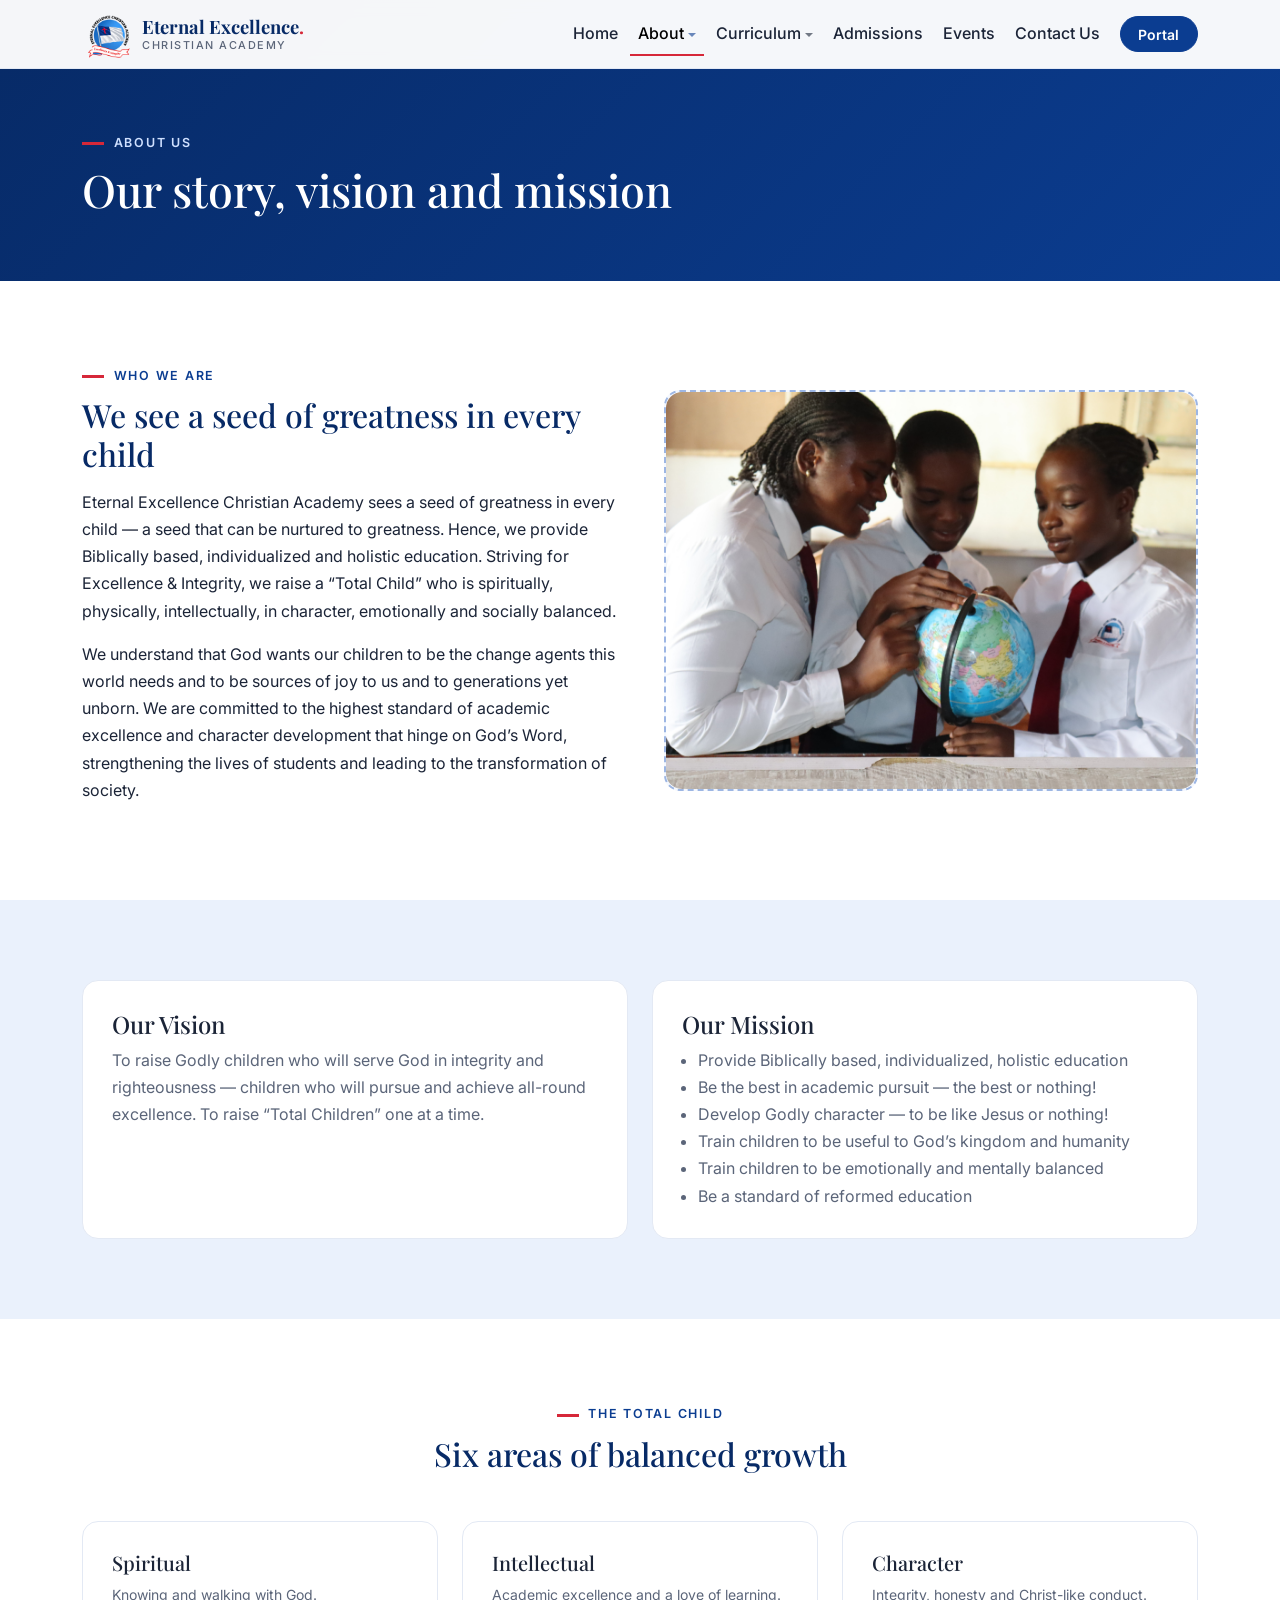
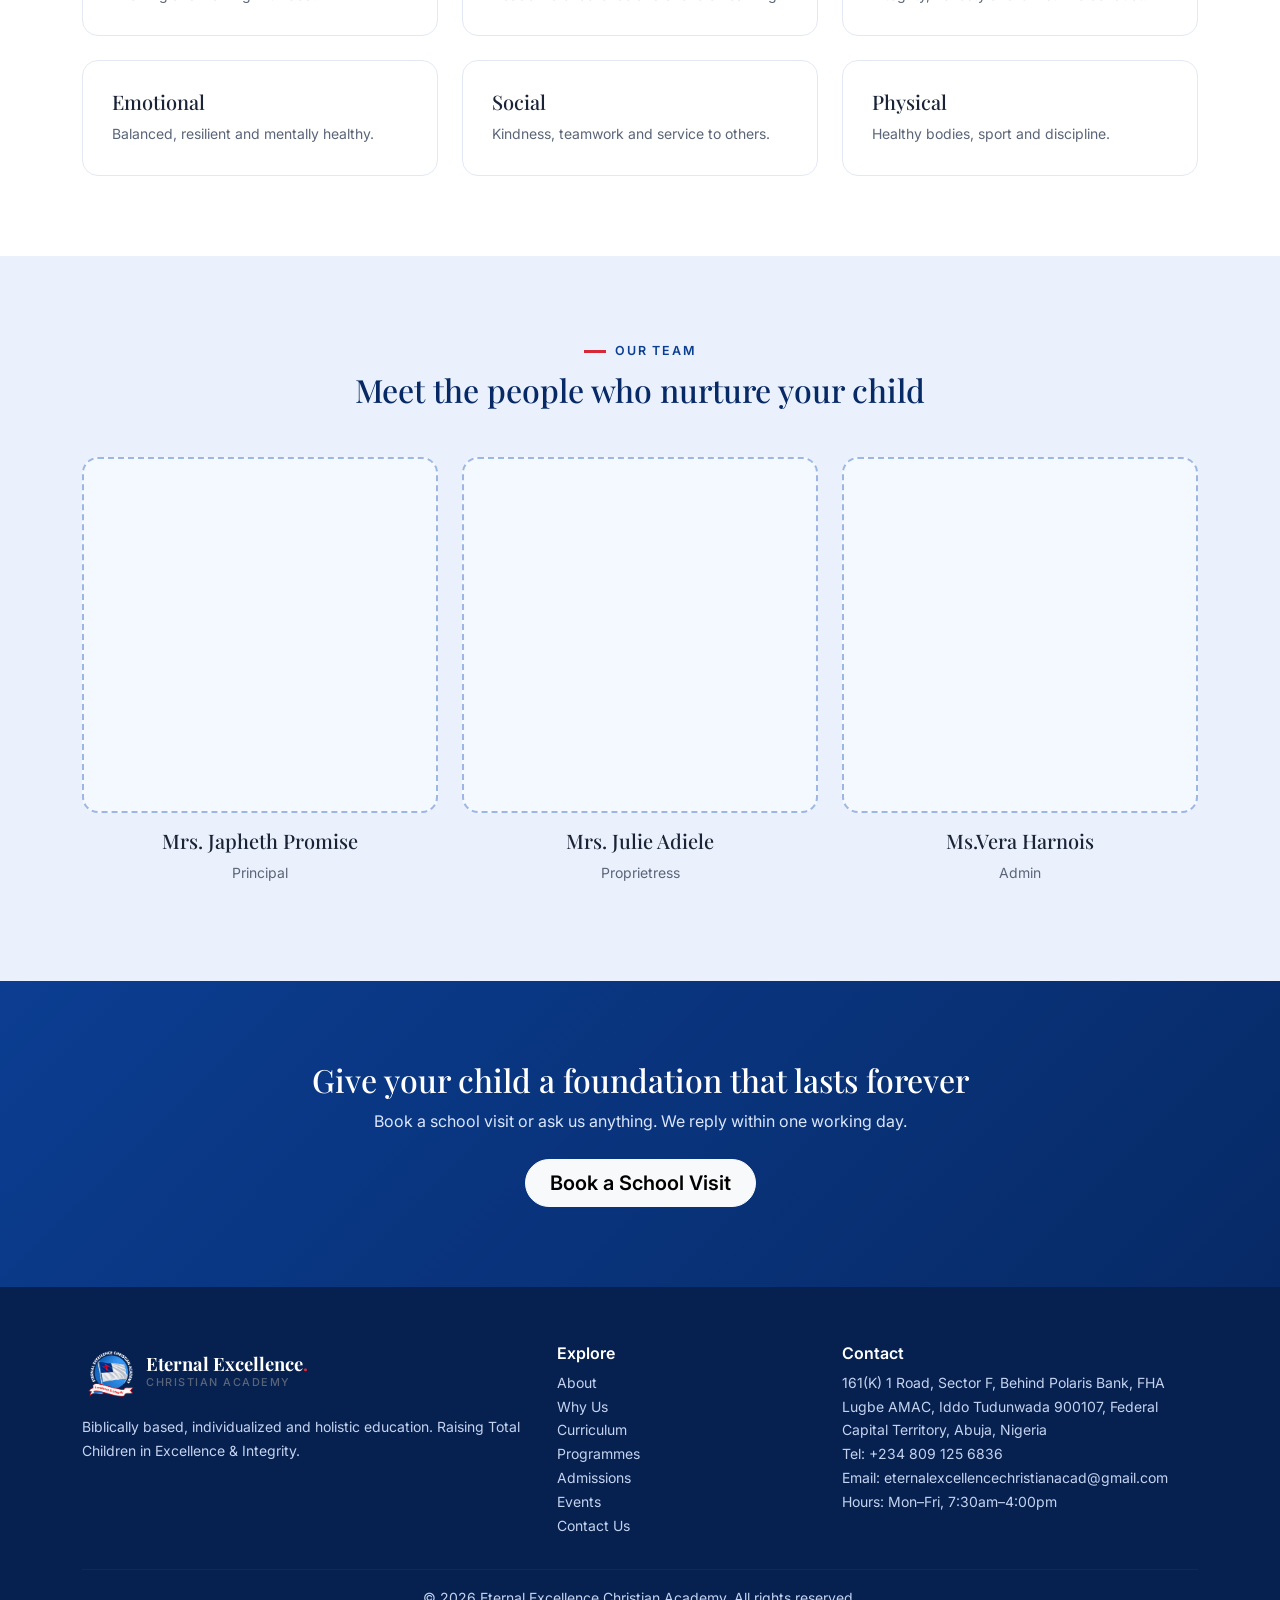
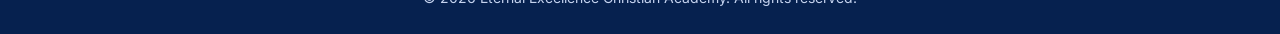
==== about.html @ ea1a1362 "Save local files after shutdown" ====
<!DOCTYPE html>
<html lang="en">

<head>
  <meta charset="utf-8">
  <meta name="viewport" content="width=device-width, initial-scale=1">
  <title>About Us | Eternal Excellence Christian Academy</title>
  <meta name="description"
    content="Learn about the vision, mission and Biblically based approach of Eternal Excellence Christian Academy.">
  <meta name="theme-color" content="#0B3D91">
  <meta property="og:title" content="About Us | Eternal Excellence Christian Academy">
  <meta property="og:description"
    content="Learn about the vision, mission and Biblically based approach of Eternal Excellence Christian Academy.">
  <meta property="og:type" content="website">
  <link rel="icon" href="images/favicon.png">
  <link rel="apple-touch-icon" href="images/favicon.png">
  <link rel="preconnect" href="https://fonts.googleapis.com">
  <link rel="preconnect" href="https://fonts.gstatic.com" crossorigin>
  <link
    href="https://fonts.googleapis.com/css2?family=Playfair+Display:wght@600;700&family=Inter:wght@400;500;600&display=swap"
    rel="stylesheet">
  <link href="https://cdn.jsdelivr.net/npm/bootstrap@5.3.3/dist/css/bootstrap.min.css" rel="stylesheet">
  <link href="css/style.css" rel="stylesheet">
</head>

<body>
  <a class="skip" href="#main">Skip to content</a>
  <nav class="navbar navbar-expand-lg fixed-top" aria-label="Main navigation">
    <div class="container">
      <a class="brand d-flex align-items-center gap-2" href="index.html">
        <!-- LOGO: to swap in a new logo later, replace images/logo.png with your new file (same name), or
   change the src below to point to a different file. Keep a transparent background (PNG) for best results. -->
        <img src="images/logo.png" alt="Eternal Excellence Christian Academy logo" height="52">
        <span class="d-none d-sm-inline">Eternal Excellence<i>.</i><small>Christian Academy</small></span>
      </a>
      <button class="navbar-toggler" type="button" data-bs-toggle="collapse" data-bs-target="#nav" aria-controls="nav"
        aria-expanded="false" aria-label="Toggle navigation"><span class="navbar-toggler-icon"></span></button>
      <div class="collapse navbar-collapse" id="nav">
        <ul class="navbar-nav ms-auto align-items-lg-center gap-lg-1">
          <li class="nav-item"><a class="nav-link" href="index.html">Home</a></li>
          <li class="nav-item dropdown"><a class="nav-link dropdown-toggle active" href="#" role="button"
              data-bs-toggle="dropdown" aria-expanded="false">About</a>
            <ul class="dropdown-menu">
              <li><a class="dropdown-item active" href="about.html" aria-current="page">About Us</a></li>
              <li><a class="dropdown-item" href="why-us.html">Why Us</a></li>
            </ul>
          </li>
          <li class="nav-item dropdown"><a class="nav-link dropdown-toggle" href="#" role="button"
              data-bs-toggle="dropdown" aria-expanded="false">Curriculum</a>
            <ul class="dropdown-menu">
              <li><a class="dropdown-item" href="curriculum.html">Curriculum</a></li>
              <li><a class="dropdown-item" href="programmes.html">Programmes</a></li>
            </ul>
          </li>
          <li class="nav-item"><a class="nav-link" href="admissions.html">Admissions</a></li>
          <li class="nav-item"><a class="nav-link" href="events.html">Events</a></li>
          <li class="nav-item"><a class="nav-link" href="contact.html">Contact Us</a></li>
          <!-- PORTAL: once portal.eeca.sch.ng is online this link will work immediately; nothing to change here. -->
          <li class="nav-item ms-lg-2"><a class="btn btn-primary btn-sm" href="https://portal.eeca.sch.ng/"
              target="_blank" rel="noopener">Portal</a></li>
        </ul>
      </div>
    </div>
  </nav>
  <header class="page-hero">
    <div class="container">
      <span class="eyebrow">About Us</span>
      <h1 class="mt-2">Our story, vision and mission</h1>
    </div>
  </header>
  <main id="main">
    <section class="">
      <div class="container">
        <div class="row g-5 align-items-center">
          <div class="col-lg-6"><span class="eyebrow">Who We Are</span>
            <h2 class="mt-2 mb-3">We see a seed of greatness in every child</h2>
            <p>Eternal Excellence Christian Academy sees a seed of greatness in every child &mdash; a seed that can be
              nurtured to greatness. Hence, we provide Biblically based, individualized and holistic education. Striving
              for Excellence &amp; Integrity, we raise a &ldquo;Total Child&rdquo; who is spiritually, physically,
              intellectually, in character, emotionally and socially balanced.</p>
            <p>We understand that God wants our children to be the change agents this world needs and to be sources of
              joy to us and to generations yet unborn. We are committed to the highest standard of academic excellence
              and character development that hinge on God&rsquo;s Word, strengthening the lives of students and leading
              to the transformation of society.</p>
          </div>
          <div class="col-lg-6">
            <div class="img-slot ratio ratio-4x3">
              <img src="images/about.jpg" alt="The Eternal Excellence Christian Academy school building"
                class="w-100 h-100 object-fit-cover" loading="lazy">
            </div>
          </div>
        </div>
      </div>
    </section>
    <section class="bg-soft">
      <div class="container">
        <div class="row g-4">
          <div class="col-md-6">
            <div class="card-x">
              <h2 class="h4">Our Vision</h2>
              <p class="text-muted mb-0">To raise Godly children who will serve God in integrity and righteousness
                &mdash; children who will pursue and achieve all-round excellence. To raise &ldquo;Total Children&rdquo;
                one at a time.</p>
            </div>
          </div>
          <div class="col-md-6">
            <div class="card-x">
              <h2 class="h4">Our Mission</h2>
              <ul class="text-muted ps-3 mb-0">
                <li>Provide Biblically based, individualized, holistic education</li>
                <li>Be the best in academic pursuit &mdash; the best or nothing!</li>
                <li>Develop Godly character &mdash; to be like Jesus or nothing!</li>
                <li>Train children to be useful to God&rsquo;s kingdom and humanity</li>
                <li>Train children to be emotionally and mentally balanced</li>
                <li>Be a standard of reformed education</li>
              </ul>
            </div>
          </div>
        </div>
      </div>
    </section>
    <section class="">
      <div class="container">
        <div class="text-center mx-auto mb-5" style="max-width:640px"><span class="eyebrow">The Total Child</span>
          <h2 class="mt-2">Six areas of balanced growth</h2>
        </div>
        <div class="row g-4">
          <div class="col-6 col-lg-4">
            <div class="card-x">
              <h3 class="h5">Spiritual</h3>
              <p class="small text-muted mb-0">Knowing and walking with God.</p>
            </div>
          </div>
          <div class="col-6 col-lg-4">
            <div class="card-x">
              <h3 class="h5">Intellectual</h3>
              <p class="small text-muted mb-0">Academic excellence and a love of learning.</p>
            </div>
          </div>
          <div class="col-6 col-lg-4">
            <div class="card-x">
              <h3 class="h5">Character</h3>
              <p class="small text-muted mb-0">Integrity, honesty and Christ-like conduct.</p>
            </div>
          </div>
          <div class="col-6 col-lg-4">
            <div class="card-x">
              <h3 class="h5">Emotional</h3>
              <p class="small text-muted mb-0">Balanced, resilient and mentally healthy.</p>
            </div>
          </div>
          <div class="col-6 col-lg-4">
            <div class="card-x">
              <h3 class="h5">Social</h3>
              <p class="small text-muted mb-0">Kindness, teamwork and service to others.</p>
            </div>
          </div>
          <div class="col-6 col-lg-4">
            <div class="card-x">
              <h3 class="h5">Physical</h3>
              <p class="small text-muted mb-0">Healthy bodies, sport and discipline.</p>
            </div>
          </div>
        </div>
      </div>
    </section>
    <section class="bg-soft">
      <div class="container">
        <div class="text-center mx-auto mb-5" style="max-width:640px"><span class="eyebrow">Our Team</span>
          <h2 class="mt-2">Meet the people who nurture your child</h2>
        </div><!-- STAFF: duplicate a column below for each staff member. Add photos at images/staff-1.jpg etc. -->
        <div class="row g-4 justify-content-center">
          <div class="col-md-4 text-center">
            <div class="img-slot ratio ratio-1x1">
              <!-- IMAGE SLOT: To add your photo, DELETE the <span> below and paste this in its place:
       <img src="images/staff-1.jpg" alt="Proprietor / Head of School" class="w-100 h-100 object-fit-cover" loading="lazy">
       Then save your photo in the "images" folder with the name staff-1.jpg -->
              <span><small></small></span>
            </div>
            <h3 class="h5 mt-3">Mrs. Japheth Promise</h3>
            <p class="text-muted small">Principal</p>
          </div>
          <div class="col-md-4 text-center">
            <div class="img-slot ratio ratio-1x1">
              <!-- IMAGE SLOT: To add your photo, DELETE the <span> below and paste this in its place:
       <img src="images/staff-2.jpg" alt="Vice Principal" class="w-100 h-100 object-fit-cover" loading="lazy">
       Then save your photo in the "images" folder with the name staff-2.jpg -->
              <span><small></small></span>
            </div>
            <h3 class="h5 mt-3">Mrs. Julie Adiele</h3>
            <p class="text-muted small">Proprietress</p>
          </div>
          <div class="col-md-4 text-center">
            <div class="img-slot ratio ratio-1x1">
              <!-- IMAGE SLOT: To add your photo, DELETE the <span> below and paste this in its place:
       <img src="images/staff-3.jpg" alt="Head Teacher" class="w-100 h-100 object-fit-cover" loading="lazy">
       Then save your photo in the "images" folder with the name staff-3.jpg -->
              <span><small></small></span>
            </div>
            <h3 class="h5 mt-3">Ms.Vera Harnois</h3>
            <p class="text-muted small">Admin</p>
          </div>
        </div>
      </div>
    </section>
  </main>
  <section class="cta">
    <div class="container" style="max-width:720px">
      <h2>Give your child a foundation that lasts forever</h2>
      <p class="mb-4" style="color:#dbe6fb">Book a school visit or ask us anything. We reply within one working day.</p>
      <a href="contact.html" class="btn btn-light btn-lg rounded-pill fw-semibold px-4">Book a School Visit</a>
    </div>
  </section>
  <footer class="site">
    <div class="container">
      <div class="row g-4">
        <div class="col-lg-5">
          <a class="brand d-flex align-items-center gap-2" href="index.html" style="color:#fff">
            <img src="images/logo-dark.png" alt="Eternal Excellence Christian Academy logo" height="56">
            <span class="d-none d-sm-inline">Eternal Excellence<i>.</i><small>Christian Academy</small></span>
          </a>
          <p class="mt-3 small">Biblically based, individualized and holistic education. Raising Total Children in
            Excellence &amp; Integrity.</p>
          <!-- SOCIAL LINKS: add your Facebook / Instagram / YouTube links here, e.g. <a href="https://facebook.com/yourpage">Facebook</a> -->
        </div>
        <div class="col-6 col-lg-3">
          <h3>Explore</h3>
          <ul class="list-unstyled small">
            <li><a href="about.html">About</a></li>
            <li><a href="why-us.html">Why Us</a></li>
            <li><a href="curriculum.html">Curriculum</a></li>
            <li><a href="programmes.html">Programmes</a></li>
            <li><a href="admissions.html">Admissions</a></li>
            <li><a href="events.html">Events</a></li>
            <li><a href="contact.html">Contact Us</a></li>
          </ul>
        </div>
        <div class="col-6 col-lg-4">
          <h3>Contact</h3>
          <address class="small text-break">
            161(K) 1 Road, Sector F, Behind Polaris Bank, FHA Lugbe AMAC, Iddo Tudunwada 900107,
            Federal Capital Territory, Abuja, Nigeria<br>Tel: +234 809 125 6836<br>Email: <a
              href="mailto:eternalexcellencechristianacad@gmail.com">eternalexcellencechristianacad@gmail.com</a><br>
            Hours: Mon&ndash;Fri, 7:30am&ndash;4:00pm
          </address>
        </div>
      </div>
      <hr style="border-color:#2a4479">
      <p class="small text-center mb-0">&copy; <span id="yr">2026</span> Eternal Excellence Christian Academy. All
        rights reserved.</p>
    </div>
  </footer>
  <script src="https://cdn.jsdelivr.net/npm/bootstrap@5.3.3/dist/js/bootstrap.bundle.min.js" defer></script>
  <script src="js/config.js" defer></script>
  <script src="js/events-live.js" defer></script>
  <script src="js/main.js" defer></script>
</body>

</html>
---- css/style.css ----
/* Eternal Excellence Christian Academy - main stylesheet.
   BRAND COLOURS: change the values below to update the whole site. */
:root {
   --blue: #0B3D91;
   --blue-d: #072a66;
   --blue-l: #eaf1fc;
   --red: #D62839;
   --ink: #1b2437;
   --muted: #5b6579
}

html {
   scroll-behavior: smooth;
   scroll-padding-top: 76px
}

body {
   font-family: Inter, system-ui, sans-serif;
   color: var(--ink);
   line-height: 1.7;
   padding-top: 0
}

h1,
h2,
h3,
.brand {
   font-family: 'Playfair Display', Georgia, serif;
   color: var(--blue-d)
}

a {
   color: var(--blue)
}

.text-muted {
   color: var(--muted) !important
}

.skip {
   position: absolute;
   left: -999px;
   top: 0;
   background: #fff;
   padding: .5rem 1rem;
   z-index: 2000
}

.skip:focus {
   left: 8px;
   top: 8px
}

.navbar {
   background: rgba(255, 255, 255, .96);
   backdrop-filter: blur(8px);
   box-shadow: 0 1px 0 #e3e9f4
}

.brand {
   font-weight: 700;
   font-size: 1.15rem;
   color: var(--blue-d);
   text-decoration: none;
   line-height: 1.2
}

.brand small {
   display: block;
   font: 500 .68rem Inter, sans-serif;
   letter-spacing: .14em;
   text-transform: uppercase;
   color: var(--muted)
}

.brand i {
   color: var(--red);
   font-style: normal
}

.nav-link {
   font-weight: 500;
   color: var(--ink)
}

.nav-link:hover,
.nav-link:focus,
.nav-link.active {
   color: var(--blue)
}

.nav-link.active {
   box-shadow: inset 0 -2px 0 var(--red)
}

.btn-primary {
   --bs-btn-bg: var(--blue);
   --bs-btn-border-color: var(--blue);
   --bs-btn-hover-bg: var(--blue-d);
   --bs-btn-hover-border-color: var(--blue-d);
   --bs-btn-active-bg: var(--blue-d);
   border-radius: 50rem;
   padding: .7rem 1.6rem;
   font-weight: 600
}

.btn-sm {
   padding: .4rem 1.1rem
}

.btn-outline-primary {
   --bs-btn-color: var(--blue);
   --bs-btn-border-color: var(--blue);
   --bs-btn-hover-bg: var(--blue);
   --bs-btn-hover-border-color: var(--blue)
}

.btn-outline-light {
   border-radius: 50rem;
   padding: .7rem 1.6rem;
   font-weight: 600
}

.hero {
   background: linear-gradient(135deg, var(--blue-d), var(--blue) 70%);
   color: #fff;
   padding: 9rem 0 6rem;
   position: relative;
   overflow: hidden;
   background-image: linear-gradient(135deg, rgba(7, 42, 102, .88), rgba(11, 61, 145, .75)), url("../images/hero2.jpg");
   background-size: cover;
}

.hero:after {
   content: "";
   position: absolute;
   right: -120px;
   top: -120px;
   width: 420px;
   height: 420px;
   border-radius: 50%;
   background: rgba(255, 255, 255, .06)
}

.hero h1 {
   color: #fff;
   font-size: clamp(2.2rem, 5vw, 3.4rem);
   line-height: 1.15
}

.hero .lead {
   color: #dbe6fb
}

.page-hero {
   background: linear-gradient(135deg, var(--blue-d), var(--blue));
   padding: 8rem 0 3.5rem;
   color: #fff
}

.page-hero h1 {
   color: #fff;
   font-size: clamp(1.9rem, 4vw, 2.8rem)
}

.eyebrow {
   display: inline-block;
   font-size: .78rem;
   font-weight: 600;
   letter-spacing: .14em;
   text-transform: uppercase;
   color: var(--blue)
}

.hero .eyebrow,
.page-hero .eyebrow {
   color: #cfe0ff
}

.eyebrow:before {
   content: "";
   display: inline-block;
   width: 22px;
   height: 3px;
   background: var(--red);
   margin-right: .6rem;
   vertical-align: middle
}

section {
   padding: 5rem 0
}

.bg-soft {
   background: var(--blue-l)
}

.card-x {
   background: #fff;
   border: 1px solid #e3e9f4;
   border-radius: 1rem;
   padding: 1.8rem;
   height: 100%;
   transition: transform .25s, box-shadow .25s
}

.card-x:hover {
   transform: translateY(-4px);
   box-shadow: 0 14px 30px rgba(11, 61, 145, .1)
}

.ico {
   width: 52px;
   height: 52px;
   border-radius: 14px;
   background: var(--blue-l);
   display: grid;
   place-items: center;
   font-size: 1.5rem;
   margin-bottom: 1rem
}

.stat {
   font: 700 2.2rem 'Playfair Display', serif;
   color: var(--blue)
}

.step {
   position: relative;
   padding-left: 4rem;
   margin-bottom: 2rem
}

.step b {
   position: absolute;
   left: 0;
   top: 0;
   width: 44px;
   height: 44px;
   border-radius: 50%;
   background: var(--blue);
   color: #fff;
   display: grid;
   place-items: center;
   font-weight: 600
}

.quote footer {
   font-size: .88rem;
   color: var(--muted);
   margin-top: 1rem
}

.accordion-button:not(.collapsed) {
   background: var(--blue-l);
   color: var(--blue-d)
}

.accordion-button:focus {
   box-shadow: 0 0 0 .2rem rgba(11, 61, 145, .25)
}

.cta {
   background: linear-gradient(135deg, var(--blue), var(--blue-d));
   color: #fff;
   text-align: center
}

.cta h2 {
   color: #fff
}

/* Image placeholder: disappears once you replace the slot with a real <img> */
.datebox {
   min-width: 58px;
   text-align: center;
   background: var(--blue);
   color: #fff;
   border-radius: .8rem;
   padding: .4rem .5rem;
   line-height: 1.2
}

.datebox strong {
   display: block;
   font: 700 1.4rem 'Playfair Display', serif
}

.datebox span {
   font-size: .7rem;
   letter-spacing: .1em;
   border-bottom: 2px solid var(--red)
}

.countdown {
   display: flex;
   gap: .6rem;
   flex-wrap: wrap
}

.countdown div {
   background: var(--blue-l);
   border-radius: .7rem;
   padding: .5rem .8rem;
   text-align: center;
   min-width: 64px
}

.countdown b {
   display: block;
   font: 700 1.4rem 'Playfair Display', serif;
   color: var(--blue)
}

.countdown small {
   font-size: .68rem;
   text-transform: uppercase;
   letter-spacing: .08em;
   color: var(--muted)
}

.img-slot {
   border: 2px dashed #9db6e3;
   border-radius: 1rem;
   background: #f4f8ff;
   color: var(--muted);
   overflow: hidden
}

.img-slot span {
   display: flex;
   align-items: center;
   justify-content: center;
   text-align: center;
   font-size: .9rem
}

.img-slot img {
   border-radius: 1rem
}

.hero .img-slot {
   background: rgba(255, 255, 255, .1);
   border-color: rgba(255, 255, 255, .5);
   color: #fff
}

footer.site {
   background: #06214f;
   color: #c5d3ef;
   padding: 3.5rem 0 1.5rem
}

footer.site a {
   color: #c5d3ef;
   text-decoration: none
}

footer.site a:hover {
   color: #fff;
   text-decoration: underline
}

footer.site h3 {
   color: #fff;
   font: 600 1rem Inter, sans-serif
}

:focus-visible {
   outline: 3px solid var(--red);
   outline-offset: 2px
}

@media(prefers-reduced-motion:reduce) {
   * {
      transition: none !important;
      scroll-behavior: auto !important
   }
}

/* Navbar dropdowns (About, Curriculum) — themed to match the site's blue/white/rounded look */
.navbar .dropdown-toggle::after {
   vertical-align: .14em;
   border-top-color: var(--ink);
   opacity: .6
}

.navbar .dropdown-toggle.active::after,
.navbar .dropdown-toggle:hover::after {
   border-top-color: var(--blue)
}

.navbar .dropdown-menu {
   border: 1px solid #e3e9f4;
   border-radius: .9rem;
   box-shadow: 0 14px 30px rgba(11, 61, 145, .14);
   padding: .5rem;
   margin-top: .5rem
}

.navbar .dropdown-item {
   border-radius: .6rem;
   padding: .55rem .9rem;
   font-weight: 500;
   color: var(--ink)
}

.navbar .dropdown-item:hover,
.navbar .dropdown-item:focus {
   background: var(--blue-l);
   color: var(--blue-d)
}

.navbar .dropdown-item.active,
.navbar .dropdown-item:active {
   background: var(--blue);
   color: #fff
}

@media(min-width:992px) {
   .navbar .dropdown:hover>.dropdown-menu {
      display: block
   }
}
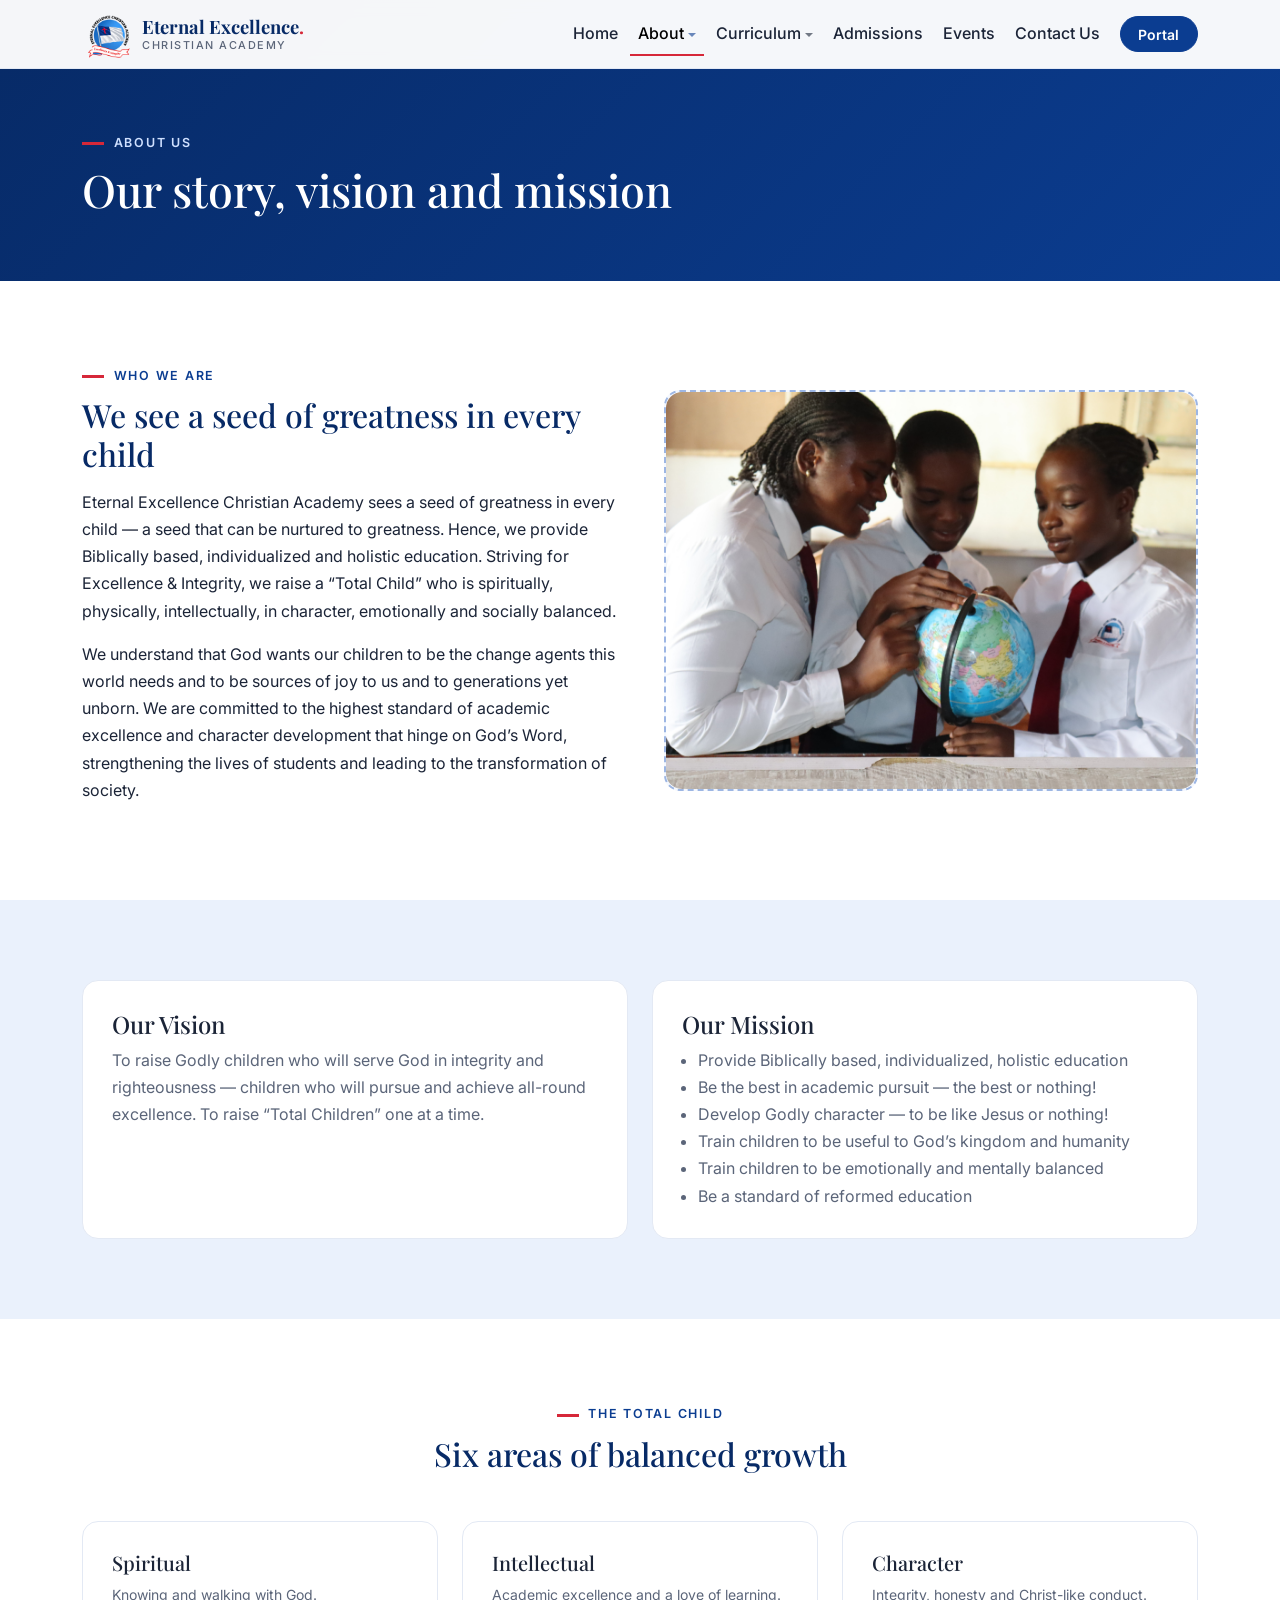
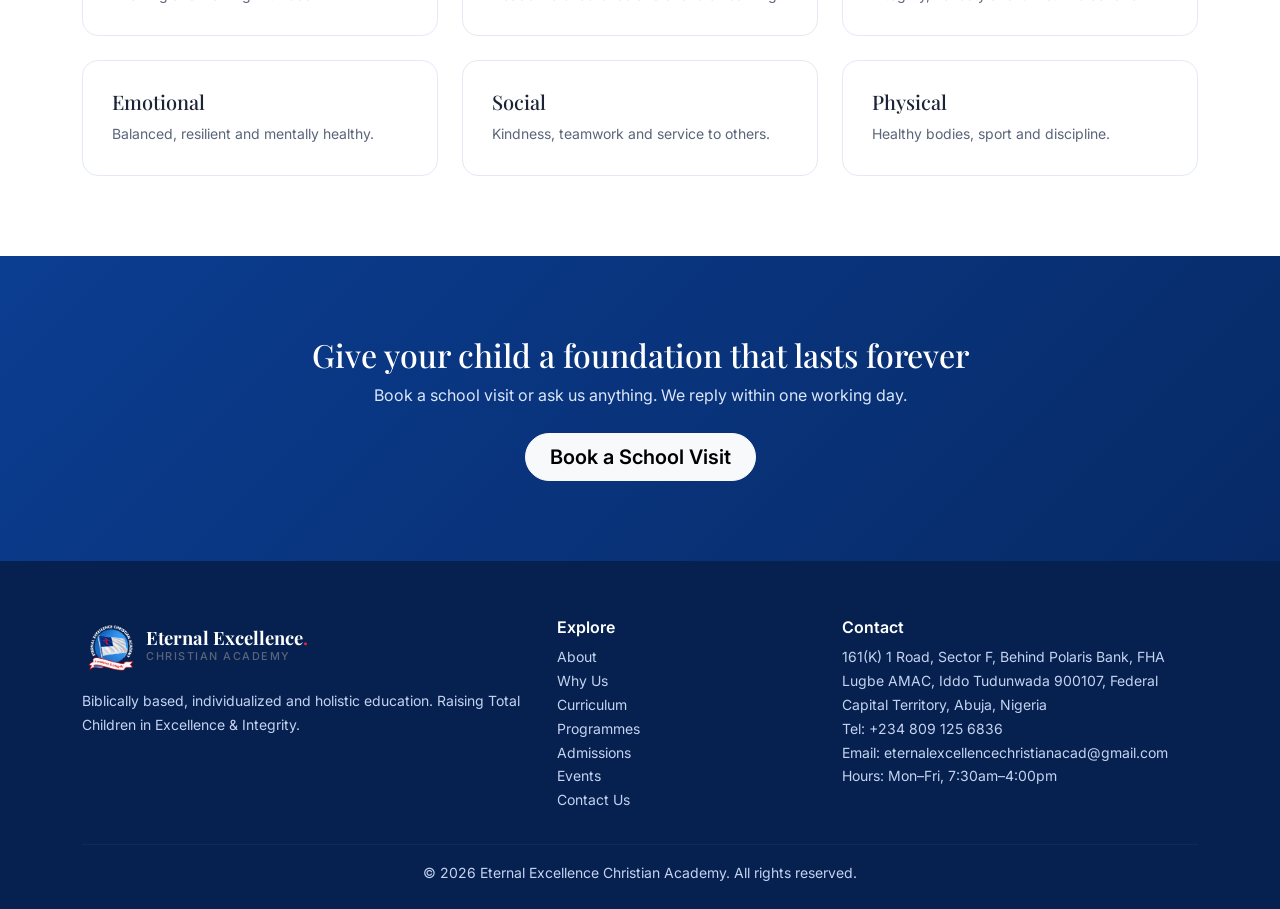
==== commit 667c8c8c: "Refactor about.html to comment out staff section and improve readability" ====
--- a/about.html
+++ b/about.html
@@ -164,45 +164,37 @@
         </div>
       </div>
     </section>
-    <section class="bg-soft">
+    <!--<section class="bg-soft">
       <div class="container">
         <div class="text-center mx-auto mb-5" style="max-width:640px"><span class="eyebrow">Our Team</span>
           <h2 class="mt-2">Meet the people who nurture your child</h2>
-        </div><!-- STAFF: duplicate a column below for each staff member. Add photos at images/staff-1.jpg etc. -->
-        <div class="row g-4 justify-content-center">
+        </div>-->
+    <!-- STAFF: duplicate a column below for each staff member. Add photos at images/staff-1.jpg etc. -->
+    <!--<div class="row g-4 justify-content-center">
           <div class="col-md-4 text-center">
             <div class="img-slot ratio ratio-1x1">
-              <!-- IMAGE SLOT: To add your photo, DELETE the <span> below and paste this in its place:
-       <img src="images/staff-1.jpg" alt="Proprietor / Head of School" class="w-100 h-100 object-fit-cover" loading="lazy">
-       Then save your photo in the "images" folder with the name staff-1.jpg -->
-              <span><small></small></span>
+              <img src="images/staff-1.jpg" alt="Proprietor / Head of School" class="w-100 h-100 object-fit-cover" loading="lazy">
             </div>
             <h3 class="h5 mt-3">Mrs. Japheth Promise</h3>
             <p class="text-muted small">Principal</p>
           </div>
           <div class="col-md-4 text-center">
             <div class="img-slot ratio ratio-1x1">
-              <!-- IMAGE SLOT: To add your photo, DELETE the <span> below and paste this in its place:
-       <img src="images/staff-2.jpg" alt="Vice Principal" class="w-100 h-100 object-fit-cover" loading="lazy">
-       Then save your photo in the "images" folder with the name staff-2.jpg -->
-              <span><small></small></span>
+              <img src="images/staff-2.jpg" alt="Vice Principal" class="w-100 h-100 object-fit-cover" loading="lazy">
             </div>
             <h3 class="h5 mt-3">Mrs. Julie Adiele</h3>
             <p class="text-muted small">Proprietress</p>
           </div>
           <div class="col-md-4 text-center">
             <div class="img-slot ratio ratio-1x1">
-              <!-- IMAGE SLOT: To add your photo, DELETE the <span> below and paste this in its place:
-       <img src="images/staff-3.jpg" alt="Head Teacher" class="w-100 h-100 object-fit-cover" loading="lazy">
-       Then save your photo in the "images" folder with the name staff-3.jpg -->
-              <span><small></small></span>
+              <img src="images/staff-3.jpg" alt="Head Teacher" class="w-100 h-100 object-fit-cover" loading="lazy">
             </div>
             <h3 class="h5 mt-3">Ms.Vera Harnois</h3>
             <p class="text-muted small">Admin</p>
           </div>
         </div>
       </div>
-    </section>
+    </section>-->
   </main>
   <section class="cta">
     <div class="container" style="max-width:720px">
